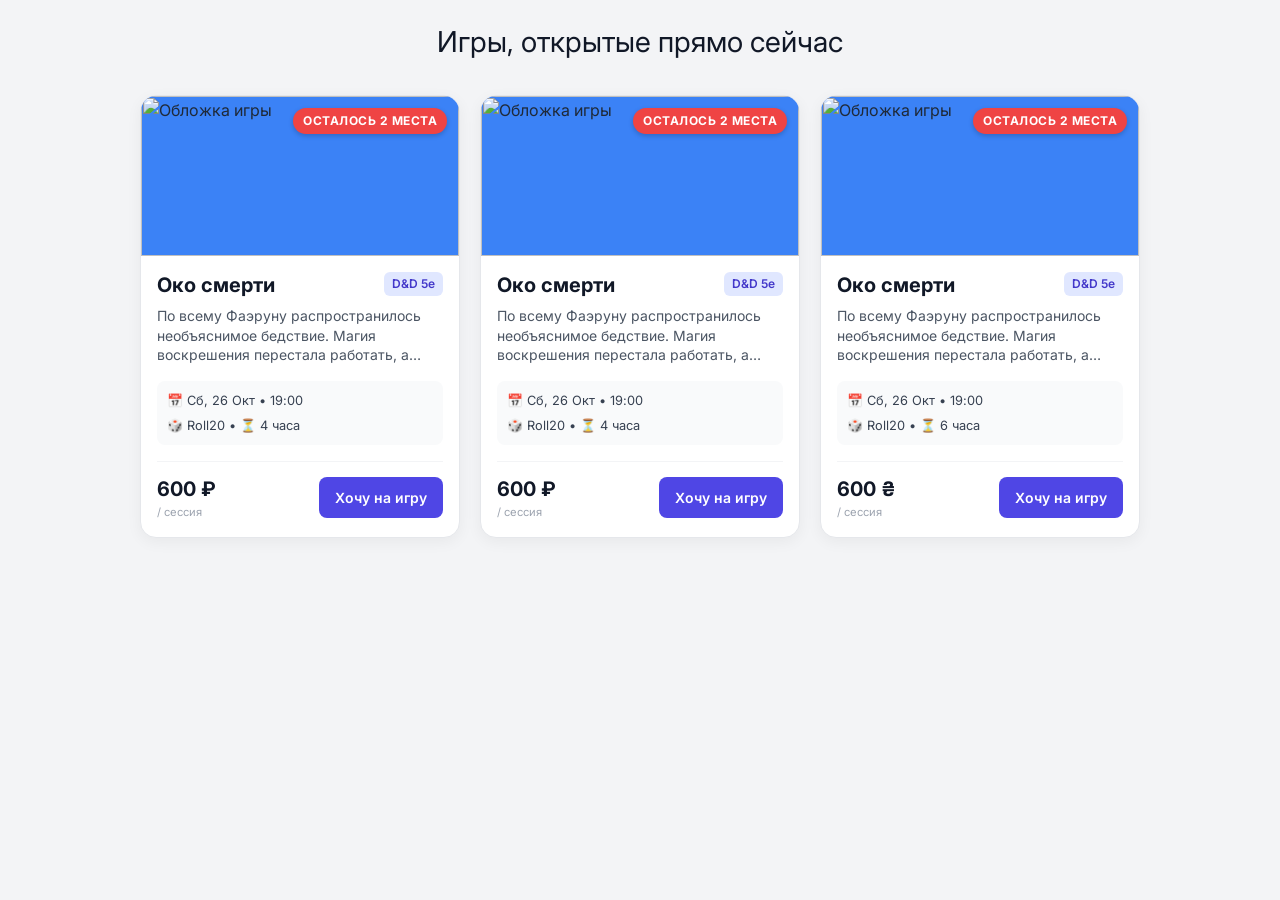
==== index.html @ e7b1bdb4 "fix name file" ====
<html lang="ru">

<head>
    <meta charset="UTF-8">
    <meta name="viewport" content="width=device-width, initial-scale=1.0">
    <title>Карточки игр</title>
    <link rel="stylesheet" href="css/reset.css">
    <link rel="stylesheet" href="css/main.css">
</head>

<body>
    <header>
        <div></div>
    </header>

    <main>
        <h1 class="main-title">Игры, открытые прямо сейчас</h1>

        <div class="bulletin-board">
            <div class="game-card">
                
                <!-- Шапка с картинкой и бейджем -->
                <div class="game-card__image">
                    <span class="game-card__badge">Осталось 2 места</span>
                    <img src="https://picsum.photos/400/200?random=1" alt="Обложка игры">
                </div>

                <!-- Контентная часть -->
                <div class="game-card__content">
                    <div class="game-card__header">
                        <h2 class="game-card__name">Око смерти</h2>
                        <span class="game-card__type">D&D 5e</span>
                    </div>

                    <p class="game-card__description">
                        По всему Фаэруну распространилось необъяснимое бедствие. Магия воскрешения перестала работать, а души умерших исчезают без следа...
                    </p>

                    <!-- Блок деталей (время, платформа, мастер) -->
                    <div class="game-card__details">
                        <div class="game-card__detail-item">
                            <span>📅 Сб, 26 Окт • 19:00</span>
                        </div>
                        <div class="game-card__detail-item">
                            <span>🎲 Roll20 • ⏳ 4 часа</span>
                        </div>
                    </div>

                    <!-- Футер с ценой и кнопкой -->
                    <div class="game-card__footer">
                        <div class="game-card__price-box">
                            <span class="game-card__cost">600 ₽</span>
                            <span class="game-card__price-period">/ сессия</span>
                        </div>
                        <button type="button" class="game-card__buy">Хочу на игру</button>
                    </div>
                </div>

            </div>
              <div class="game-card">
                
                <!-- Шапка с картинкой и бейджем -->
                <div class="game-card__image">
                    <span class="game-card__badge">Осталось 2 места</span>
                    <img src="https://picsum.photos/400/200?random=1" alt="Обложка игры">
                </div>

                <!-- Контентная часть -->
                <div class="game-card__content">
                    <div class="game-card__header">
                        <h2 class="game-card__name">Око смерти</h2>
                        <span class="game-card__type">D&D 5e</span>
                    </div>

                    <p class="game-card__description">
                        По всему Фаэруну распространилось необъяснимое бедствие. Магия воскрешения перестала работать, а души умерших исчезают без следа...
                    </p>

                    <!-- Блок деталей (время, платформа, мастер) -->
                    <div class="game-card__details">
                        <div class="game-card__detail-item">
                            <span>📅 Сб, 26 Окт • 19:00</span>
                        </div>
                        <div class="game-card__detail-item">
                            <span>🎲 Roll20 • ⏳ 4 часа</span>
                        </div>
                    </div>

                    <!-- Футер с ценой и кнопкой -->
                    <div class="game-card__footer">
                        <div class="game-card__price-box">
                            <span class="game-card__cost">600 ₽</span>
                            <span class="game-card__price-period">/ сессия</span>
                        </div>
                        <button type="button" class="game-card__buy">Хочу на игру</button>
                    </div>
                </div>

            </div>
              <div class="game-card">
                
                <!-- Шапка с картинкой и бейджем -->
                <div class="game-card__image">
                    <span class="game-card__badge">Осталось 2 места</span>
                    <img src="https://picsum.photos/400/200?random=1" alt="Обложка игры">
                </div>

                <!-- Контентная часть -->
                <div class="game-card__content">
                    <div class="game-card__header">
                        <h2 class="game-card__name">Око смерти</h2>
                        <span class="game-card__type">D&D 5e</span>
                    </div>

                    <p class="game-card__description">
                        По всему Фаэруну распространилось необъяснимое бедствие. Магия воскрешения перестала работать, а души умерших исчезают без следа...
                    </p>

                    <!-- Блок деталей (время, платформа, мастер) -->
                    <div class="game-card__details">
                        <div class="game-card__detail-item">
                            <span>📅 Сб, 26 Окт • 19:00</span>
                        </div>
                        <div class="game-card__detail-item">
                            <span>🎲 Roll20 • ⏳ 6 часа</span>
                        </div>
                    </div>

                    <!-- Футер с ценой и кнопкой -->
                    <div class="game-card__footer">
                        <div class="game-card__price-box">
                            <span class="game-card__cost">600 ₴</span>
                            <span class="game-card__price-period">/ сессия</span>
                        </div>
                        <button type="button" class="game-card__buy">Хочу на игру</button>
                    </div>
                </div>

            </div>
        </div>
    </main>

    <footer></footer>
</body>

</html>
---- css/main.css ----
@import url('https://fonts.googleapis.com/css2?family=Inter:wght@400;500;600;700&display=swap');

body {
    background-color: #f3f4f6;
    font-family: 'Inter', system-ui, -apple-system, sans-serif;
    color: #1f2937;
    margin: 0;
    padding: 20px;
}

.main-title {
    text-align: center;
    font-size: 1.8rem;
    margin-bottom: 2rem;
    color: #111827;
}

/* Сетка/Доска карточек */
.bulletin-board {
    display: flex;
    justify-content: center;
    align-items: center;
    flex-wrap: wrap;
    gap: 20px;
}

/* Карточка */
.game-card {
    display: flex;
    flex-direction: column;
    width: 320px;
    background-color: #ffffff;
    border-radius: 16px;
    overflow: hidden;
    box-shadow: 0 4px 15px rgba(0, 0, 0, 0.05);
    transition: transform 0.2s ease, box-shadow 0.2s ease;
    border: 1px solid #e5e7eb;
}

.game-card:hover {
    transform: translateY(-4px);
    box-shadow: 0 12px 25px rgba(0, 0, 0, 0.1);
}

/* Изображение и бейдж */
.game-card__image {
    position: relative;
    width: 100%;
    height: 160px;
    background-color: #3b82f6;
    overflow: hidden;
}

.game-card__image img {
    width: 100%;
    height: 100%;
    object-fit: cover;
}

.game-card__badge {
    position: absolute;
    top: 12px;
    right: 12px;
    background-color: #ef4444;
    color: #ffffff;
    font-size: 0.75rem;
    font-weight: 700;
    padding: 4px 10px;
    border-radius: 20px;
    text-transform: uppercase;
    letter-spacing: 0.5px;
    box-shadow: 0 2px 5px rgba(0,0,0,0.2);
}

/* Контент карточки */
.game-card__content {
    padding: 16px;
    display: flex;
    flex-direction: column;
    flex-grow: 1;
    justify-content: space-between;
}

.game-card__header {
    display: flex;
    justify-content: space-between;
    align-items: flex-start;
    gap: 8px;
    margin-bottom: 8px;
}

.game-card__name {
    font-size: 1.25rem;
    font-weight: 700;
    margin: 0;
    color: #111827;
    line-height: 1.3;
}

.game-card__type {
    background-color: #e0e7ff;
    color: #4338ca;
    font-size: 0.75rem;
    font-weight: 600;
    padding: 3px 8px;
    border-radius: 6px;
    white-space: nowrap;
}

.game-card__description {
    font-size: 0.875rem;
    color: #4b5563;
    line-height: 1.4;
    margin: 0 0 16px 0;
    
    /* Обрезка слишком длинного текста до 3 строк */
    display: -webkit-box;
    -webkit-line-clamp: 3;
    -webkit-box-orient: vertical;
    overflow: hidden;
}

/* Детали игры (время, площадка и т.д.) */
.game-card__details {
    display: flex;
    flex-direction: column;
    gap: 6px;
    background-color: #f9fafb;
    padding: 10px;
    border-radius: 8px;
    margin-bottom: 16px;
    font-size: 0.8rem;
    color: #374151;
}

.game-card__detail-item {
    display: flex;
    align-items: center;
}

/* Футер (Цена + Кнопка) */
.game-card__footer {
    display: flex;
    justify-content: space-between;
    align-items: center;
    border-top: 1px solid #f3f4f6;
    padding-top: 12px;
    margin-top: auto;
}

.game-card__price-box {
    display: flex;
    flex-direction: column;
}

.game-card__cost {
    font-size: 1.25rem;
    font-weight: 700;
    color: #111827;
}

.game-card__price-period {
    font-size: 0.7rem;
    color: #9ca3af;
}

.game-card__buy {
    background-color: #4f46e5;
    color: #ffffff;
    border: none;
    padding: 10px 16px;
    border-radius: 8px;
    font-size: 0.875rem;
    font-weight: 600;
    cursor: pointer;
    transition: background-color 0.2s ease;
}

.game-card__buy:hover {
    background-color: #4338ca;
}

.game-card__buy:active {
    transform: scale(0.98);
}
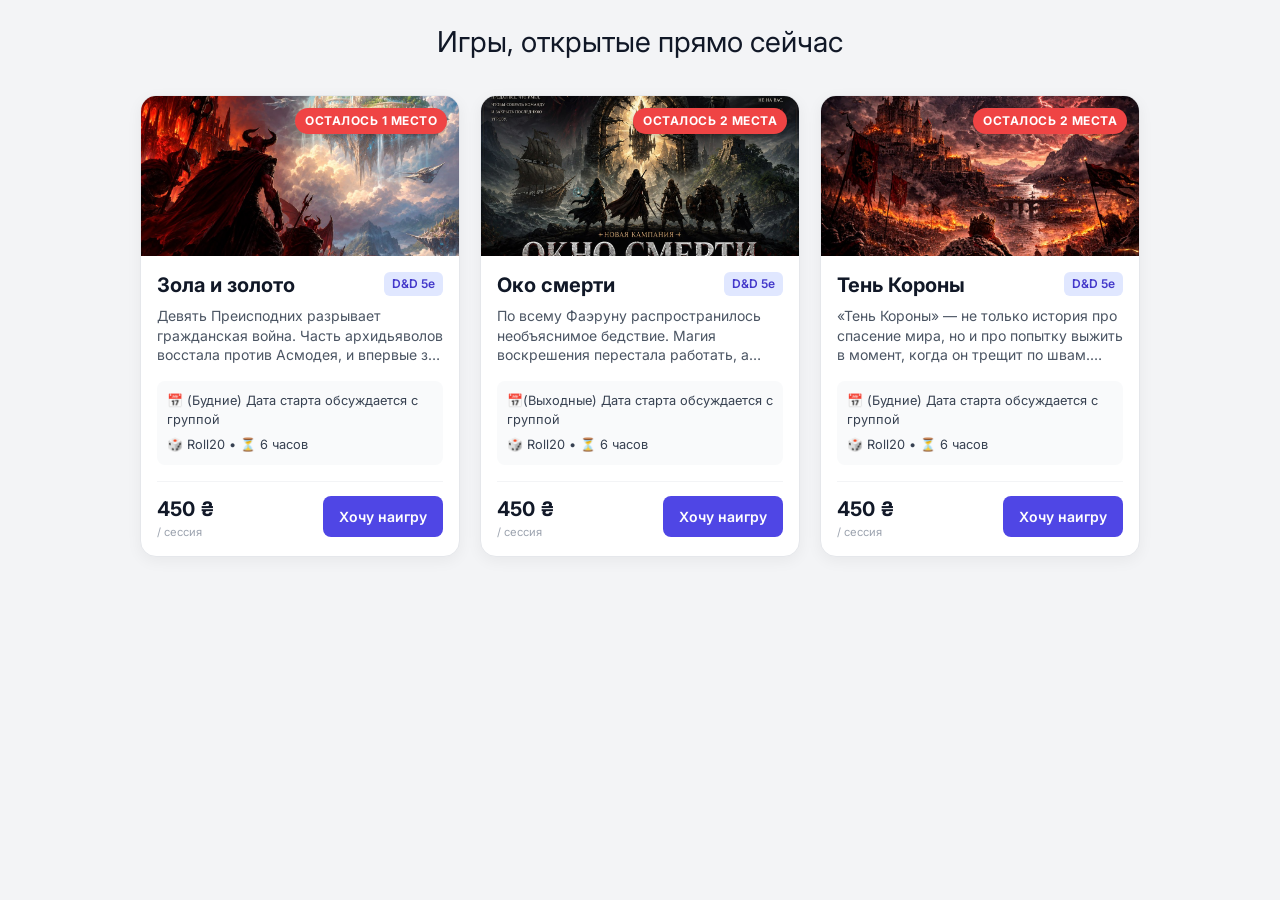
==== commit 230a91da: "mini fix txt in card 18.08" ====
--- a/index.html
+++ b/index.html
@@ -18,11 +18,55 @@
 
         <div class="bulletin-board">
             <div class="game-card">
-                
+
+                <!-- Шапка с картинкой и бейджем -->
+                <div class="game-card__image">
+                    <span class="game-card__badge">Осталось 1 место</span>
+                    <img src="/src/AshesAndGold.jpg" alt="Обложка игры">
+                </div>
+
+                <!-- Контентная часть -->
+                <div class="game-card__content">
+                    <div class="game-card__header">
+                        <h2 class="game-card__name">Зола и золото</h2>
+                        <span class="game-card__type">D&D 5e</span>
+                    </div>
+
+                    <p class="game-card__description">
+
+                        Девять Преисподних разрывает гражданская война. Часть архидьяволов восстала против Асмодея, и
+                        впервые за многие тысячелетия его власть оказалась под угрозой. И пока легионы сражаются в Аду,
+                        война постепенно переходит на Материальный План.
+
+                    </p>
+
+                    <!-- Блок деталей (время, платформа, мастер) -->
+                    <div class="game-card__details">
+                        <div class="game-card__detail-item">
+                            <span>📅 (Будние) Дата старта обсуждается с группой</span>
+                        </div>
+                        <div class="game-card__detail-item">
+                            <span>🎲 Roll20 • ⏳ 6 часов</span>
+                        </div>
+                    </div>
+
+                    <!-- Футер с ценой и кнопкой -->
+                    <div class="game-card__footer">
+                        <div class="game-card__price-box">
+                            <span class="game-card__cost">450 ₴</span>
+                            <span class="game-card__price-period">/ сессия</span>
+                        </div>
+                        <a href="https://t.me/timssl91"> <button type="button" class="game-card__buy">Хочу наигру</button></a>
+                    </div>
+                </div>
+
+            </div>
+            <div class="game-card">
+
                 <!-- Шапка с картинкой и бейджем -->
                 <div class="game-card__image">
                     <span class="game-card__badge">Осталось 2 места</span>
-                    <img src="https://picsum.photos/400/200?random=1" alt="Обложка игры">
+                    <img src="/src/TheEyeOfDeath.jpg" alt="Обложка игры">
                 </div>
 
                 <!-- Контентная часть -->
@@ -33,106 +77,83 @@
                     </div>
 
                     <p class="game-card__description">
-                        По всему Фаэруну распространилось необъяснимое бедствие. Магия воскрешения перестала работать, а души умерших исчезают без следа...
+
+                        По всему Фаэруну распространилось необъяснимое бедствие. Магия воскрешения перестала работать, а
+                        души умерших исчезают без следа. Пока королевства охвачены паникой, большинство видит лишь
+                        надвигающуюся катастрофу. Но для знаменитого коллекционера приключений Элдрика Вандериса это —
+                        шанс, который выпадает лишь раз за всю историю
+
                     </p>
 
                     <!-- Блок деталей (время, платформа, мастер) -->
                     <div class="game-card__details">
                         <div class="game-card__detail-item">
-                            <span>📅 Сб, 26 Окт • 19:00</span>
+                            <span>📅(Выходные) Дата старта обсуждается с группой</span>
                         </div>
                         <div class="game-card__detail-item">
-                            <span>🎲 Roll20 • ⏳ 4 часа</span>
+                            <span>🎲 Roll20 • ⏳ 6 часов</span>
                         </div>
                     </div>
 
                     <!-- Футер с ценой и кнопкой -->
                     <div class="game-card__footer">
                         <div class="game-card__price-box">
-                            <span class="game-card__cost">600 ₽</span>
+                            <span class="game-card__cost">450 ₴</span>
                             <span class="game-card__price-period">/ сессия</span>
                         </div>
-                        <button type="button" class="game-card__buy">Хочу на игру</button>
+                        <a href="https://t.me/ethanjanibcain"> <button type="button" class="game-card__buy">Хочу наигру</button></a>
                     </div>
                 </div>
 
             </div>
-              <div class="game-card">
-                
+            <div class="game-card">
+
                 <!-- Шапка с картинкой и бейджем -->
                 <div class="game-card__image">
                     <span class="game-card__badge">Осталось 2 места</span>
-                    <img src="https://picsum.photos/400/200?random=1" alt="Обложка игры">
+                    <img src="/src/TheShadowOfTheCrown.jpg" alt="Обложка игры">
                 </div>
 
                 <!-- Контентная часть -->
                 <div class="game-card__content">
                     <div class="game-card__header">
-                        <h2 class="game-card__name">Око смерти</h2>
+                        <h2 class="game-card__name">Тень Короны</h2>
                         <span class="game-card__type">D&D 5e</span>
                     </div>
 
                     <p class="game-card__description">
-                        По всему Фаэруну распространилось необъяснимое бедствие. Магия воскрешения перестала работать, а души умерших исчезают без следа...
+
+                        «Тень Короны» — не только история про спасение мира, но и про попытку выжить в момент, когда он
+                        трещит по швам.
+                        После смерти короля и убийства регента во время осады столицы Кормир остался без власти. Юный
+                        принц Азун Обарскир жив, но вместо трона — чужая крепость, вместо королевского двора — горстка
+                        лоялистов и один советник, который понимает, что всё уже катится в тартарары.
+                        Лорды делят страну.
+                        Дороги становятся опаснее, чем поле боя.
+                        Клятвы больше ничего не значат, если за них не платят.
+
+                        И где-то среди этого хаоса именно вам придётся решать, кому верить, за кого сражаться и сколько
+                        вы готовы за это заплатить.
+
                     </p>
 
                     <!-- Блок деталей (время, платформа, мастер) -->
                     <div class="game-card__details">
                         <div class="game-card__detail-item">
-                            <span>📅 Сб, 26 Окт • 19:00</span>
+                            <span>📅 (Будние) Дата старта обсуждается с группой</span>
                         </div>
                         <div class="game-card__detail-item">
-                            <span>🎲 Roll20 • ⏳ 4 часа</span>
+                            <span>🎲 Roll20 • ⏳ 6 часов</span>
                         </div>
                     </div>
 
                     <!-- Футер с ценой и кнопкой -->
                     <div class="game-card__footer">
                         <div class="game-card__price-box">
-                            <span class="game-card__cost">600 ₽</span>
+                            <span class="game-card__cost">450 ₴</span>
                             <span class="game-card__price-period">/ сессия</span>
                         </div>
-                        <button type="button" class="game-card__buy">Хочу на игру</button>
-                    </div>
-                </div>
-
-            </div>
-              <div class="game-card">
-                
-                <!-- Шапка с картинкой и бейджем -->
-                <div class="game-card__image">
-                    <span class="game-card__badge">Осталось 2 места</span>
-                    <img src="https://picsum.photos/400/200?random=1" alt="Обложка игры">
-                </div>
-
-                <!-- Контентная часть -->
-                <div class="game-card__content">
-                    <div class="game-card__header">
-                        <h2 class="game-card__name">Око смерти</h2>
-                        <span class="game-card__type">D&D 5e</span>
-                    </div>
-
-                    <p class="game-card__description">
-                        По всему Фаэруну распространилось необъяснимое бедствие. Магия воскрешения перестала работать, а души умерших исчезают без следа...
-                    </p>
-
-                    <!-- Блок деталей (время, платформа, мастер) -->
-                    <div class="game-card__details">
-                        <div class="game-card__detail-item">
-                            <span>📅 Сб, 26 Окт • 19:00</span>
-                        </div>
-                        <div class="game-card__detail-item">
-                            <span>🎲 Roll20 • ⏳ 6 часа</span>
-                        </div>
-                    </div>
-
-                    <!-- Футер с ценой и кнопкой -->
-                    <div class="game-card__footer">
-                        <div class="game-card__price-box">
-                            <span class="game-card__cost">600 ₴</span>
-                            <span class="game-card__price-period">/ сессия</span>
-                        </div>
-                        <button type="button" class="game-card__buy">Хочу на игру</button>
+                        <a href="https://t.me/timssl91"> <button type="button" class="game-card__buy">Хочу наигру</button></a>
                     </div>
                 </div>
 
